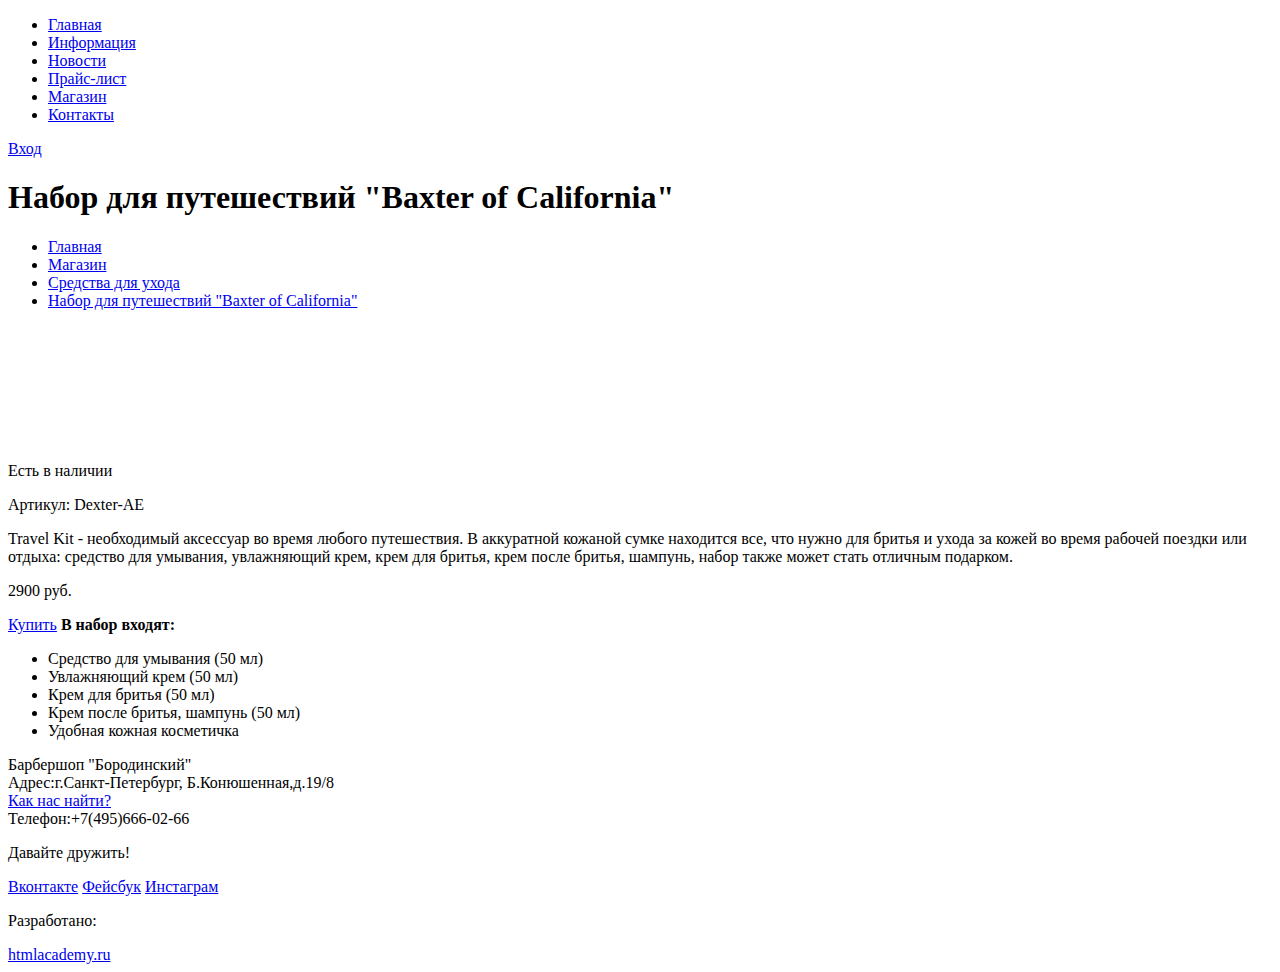
==== item.html @ f965e115 "Разметка страницы товара, прайс-листа и каталога" ====
<!DOCTYPE html>
<html lang="ru">
<head>
  <meta charset="UTF-8">
  <meta name="viewport" content="width=device-width, initial-scale=1.0">
  <meta http-equiv="X-UA-Compatible" content="ie=edge">
  <link rel="stylesheet" href="/css/style.css">
  <title>Барбершоп</title>
</head>
<body>
  <header class="main-header">
    <div class="container">
      <nav class="main-nav">
        <ul>
          <li><a href="#">Главная</a></li>
          <li><a href="#">Информация</a></li>
          <li><a href="#">Новости</a></li>
          <li><a href="#">Прайс-лист</a></li>
          <li><a href="#">Магазин</a></li>
          <li><a href="#">Контакты</a></li>
        </ul>
      </nav>
      <div class="user-block">
        <a class="login" href="#">Вход</a>
      </div>
    </div>
  </header>
  <main class="container">
    <div class="content-header">
      <h1 class="content-header-title">Набор для путешествий "Baxter of California"</h1>
      <ul class="breadcrumb">
        <li><a href="#">Главная</a></li>
        <li><a href="#">Магазин</a></li>
        <li><a href="#">Средства для ухода</a></li>
        <li><a href="#">Набор для путешествий "Baxter of California"</a></li>
      </ul>
    </div>
    <div class="main-content">
      <div class="item-gallery">
        <figure class="big-picture">
          <img src="img/big-picture.png" alt="">
        </figure>
        <figure class="small-picture">
          <img src="img/small-picture1.png" alt="">
        </figure>
        <figure class="small-picture">
          <img src="img/small-picture2.png" alt="">
        </figure>
        <figure class="small-picture">
          <img src="img/small-picture3.png" alt="">
        </figure>
      </div>
      <div class="item-description">
        <p class="available">Есть в наличии</p>
        <p class="item-code">Артикул: Dexter-AE</p>
        <p class="item-description-text">Travel Kit - необходимый аксессуар во время любого путешествия. В аккуратной кожаной сумке находится все, что нужно для бритья и ухода за кожей во время рабочей поездки или отдыха: средство для умывания, увлажняющий крем, крем для бритья, крем после бритья, шампунь, набор также может стать отличным подарком.</p>
        <p class="item-price">2900 руб.</p>
        <a class="btn" href="#">Купить</a>
        <b class="item-contains">В набор входят:</b>
        <ul class="item-contains-list">
          <li>Средство для умывания (50 мл)</li>
          <li>Увлажняющий крем (50 мл)</li>
          <li>Крем для бритья (50 мл)</li>
          <li>Крем после бритья, шампунь (50 мл)</li>
          <li>Удобная кожная косметичка</li>
        </ul>
      </div>
    </div>
  </main>
  <footer class="main-footer">
    <div class="container">
      <section class="footer-contacts">
        <p>
          Барбершоп "Бородинский"<br>
          Адрес:г.Санкт-Петербург, Б.Конюшенная,д.19/8<br>
          <a href="#">Как нас найти?</a><br>
          Телефон:+7(495)666-02-66
        </p>
      </section>
      <section class="footer-social">
        <p>Давайте дружить!</p>
        <a class="social-btn social-btn-vk" href="#">Вконтакте</a>
        <a class="social-btn social-btn-fb" href="#">Фейсбук</a>
        <a class="social-btn social-btn-inst" href="#">Инстаграм</a>
      </section>
      <section class="footer-copyright">
        <p>Разработано:</p>
        <a class="btn" href="#">htmlacademy.ru</a>
      </section>
    </div>
  </footer>
</body>
</html>
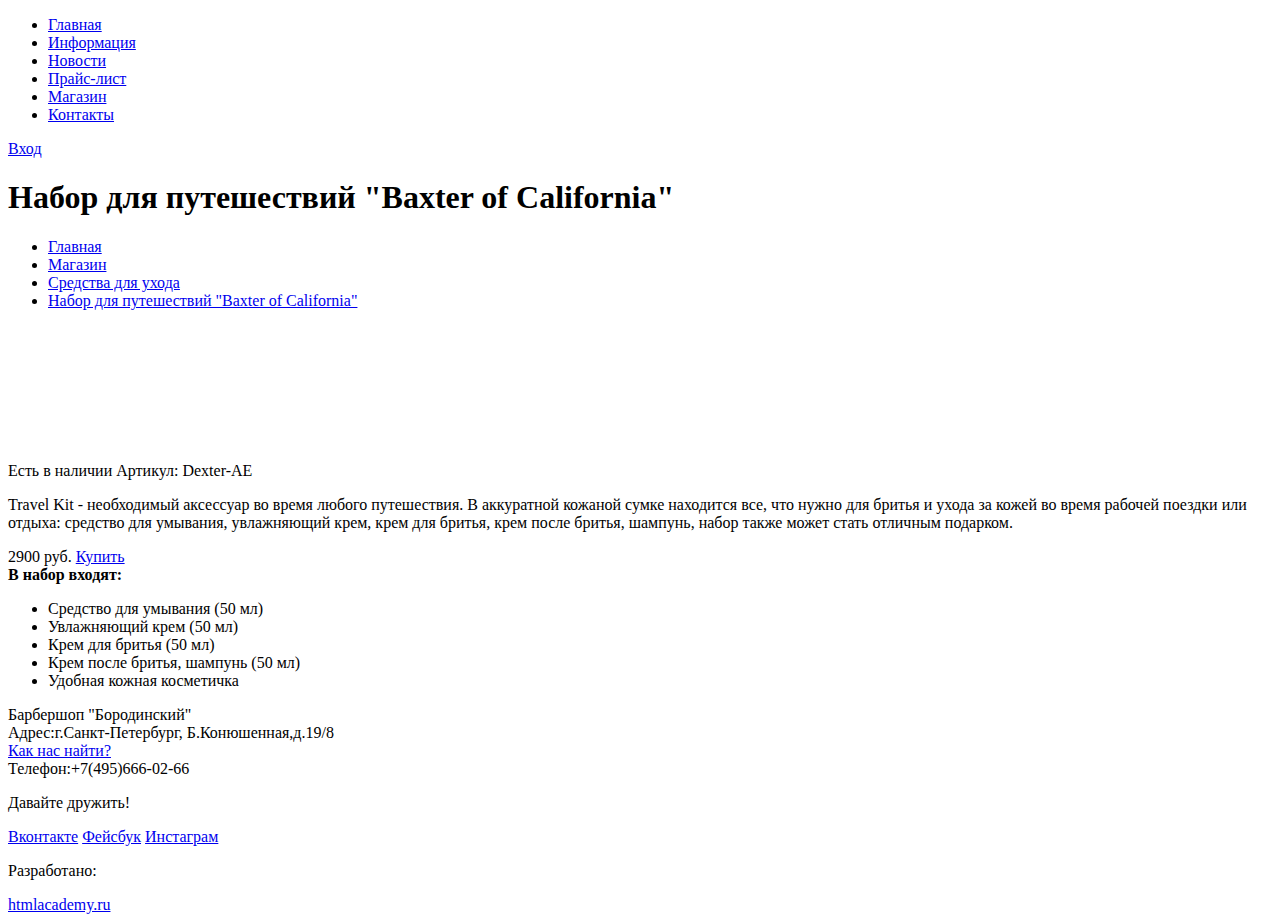
==== commit bca387ec: "Поправки в разметке на всех страницах" ====
--- a/item.html
+++ b/item.html
@@ -27,8 +27,8 @@
   </header>
   <main class="container">
     <div class="content-header">
-      <h1 class="content-header-title">Набор для путешествий "Baxter of California"</h1>
-      <ul class="breadcrumb">
+      <h1>Набор для путешествий "Baxter of California"</h1>
+      <ul class="breadcrumbs">
         <li><a href="#">Главная</a></li>
         <li><a href="#">Магазин</a></li>
         <li><a href="#">Средства для ухода</a></li>
@@ -36,7 +36,7 @@
       </ul>
     </div>
     <div class="main-content">
-      <div class="item-gallery">
+      <div class="main-content-left">
         <figure class="big-picture">
           <img src="img/big-picture.png" alt="">
         </figure>
@@ -50,20 +50,24 @@
           <img src="img/small-picture3.png" alt="">
         </figure>
       </div>
-      <div class="item-description">
-        <p class="available">Есть в наличии</p>
-        <p class="item-code">Артикул: Dexter-AE</p>
-        <p class="item-description-text">Travel Kit - необходимый аксессуар во время любого путешествия. В аккуратной кожаной сумке находится все, что нужно для бритья и ухода за кожей во время рабочей поездки или отдыха: средство для умывания, увлажняющий крем, крем для бритья, крем после бритья, шампунь, набор также может стать отличным подарком.</p>
-        <p class="item-price">2900 руб.</p>
-        <a class="btn" href="#">Купить</a>
-        <b class="item-contains">В набор входят:</b>
-        <ul class="item-contains-list">
-          <li>Средство для умывания (50 мл)</li>
-          <li>Увлажняющий крем (50 мл)</li>
-          <li>Крем для бритья (50 мл)</li>
-          <li>Крем после бритья, шампунь (50 мл)</li>
-          <li>Удобная кожная косметичка</li>
-        </ul>
+      <div class="main-content-right">
+        <span class="available">Есть в наличии</span>
+        <span class="item-code">Артикул: Dexter-AE</span>
+        <p class="item-description">Travel Kit - необходимый аксессуар во время любого путешествия. В аккуратной кожаной сумке находится все, что нужно для бритья и ухода за кожей во время рабочей поездки или отдыха: средство для умывания, увлажняющий крем, крем для бритья, крем после бритья, шампунь, набор также может стать отличным подарком.</p>
+        <div class="price">
+          <span class="price-text">2900 руб.</span>
+          <a class="btn" href="#">Купить</a>
+        </div>
+        <div class="item-contains">
+          <b>В набор входят:</b>
+          <ul class="item-contains-list">
+            <li>Средство для умывания (50 мл)</li>
+            <li>Увлажняющий крем (50 мл)</li>
+            <li>Крем для бритья (50 мл)</li>
+            <li>Крем после бритья, шампунь (50 мл)</li>
+            <li>Удобная кожная косметичка</li>
+          </ul>
+        </div>
       </div>
     </div>
   </main>
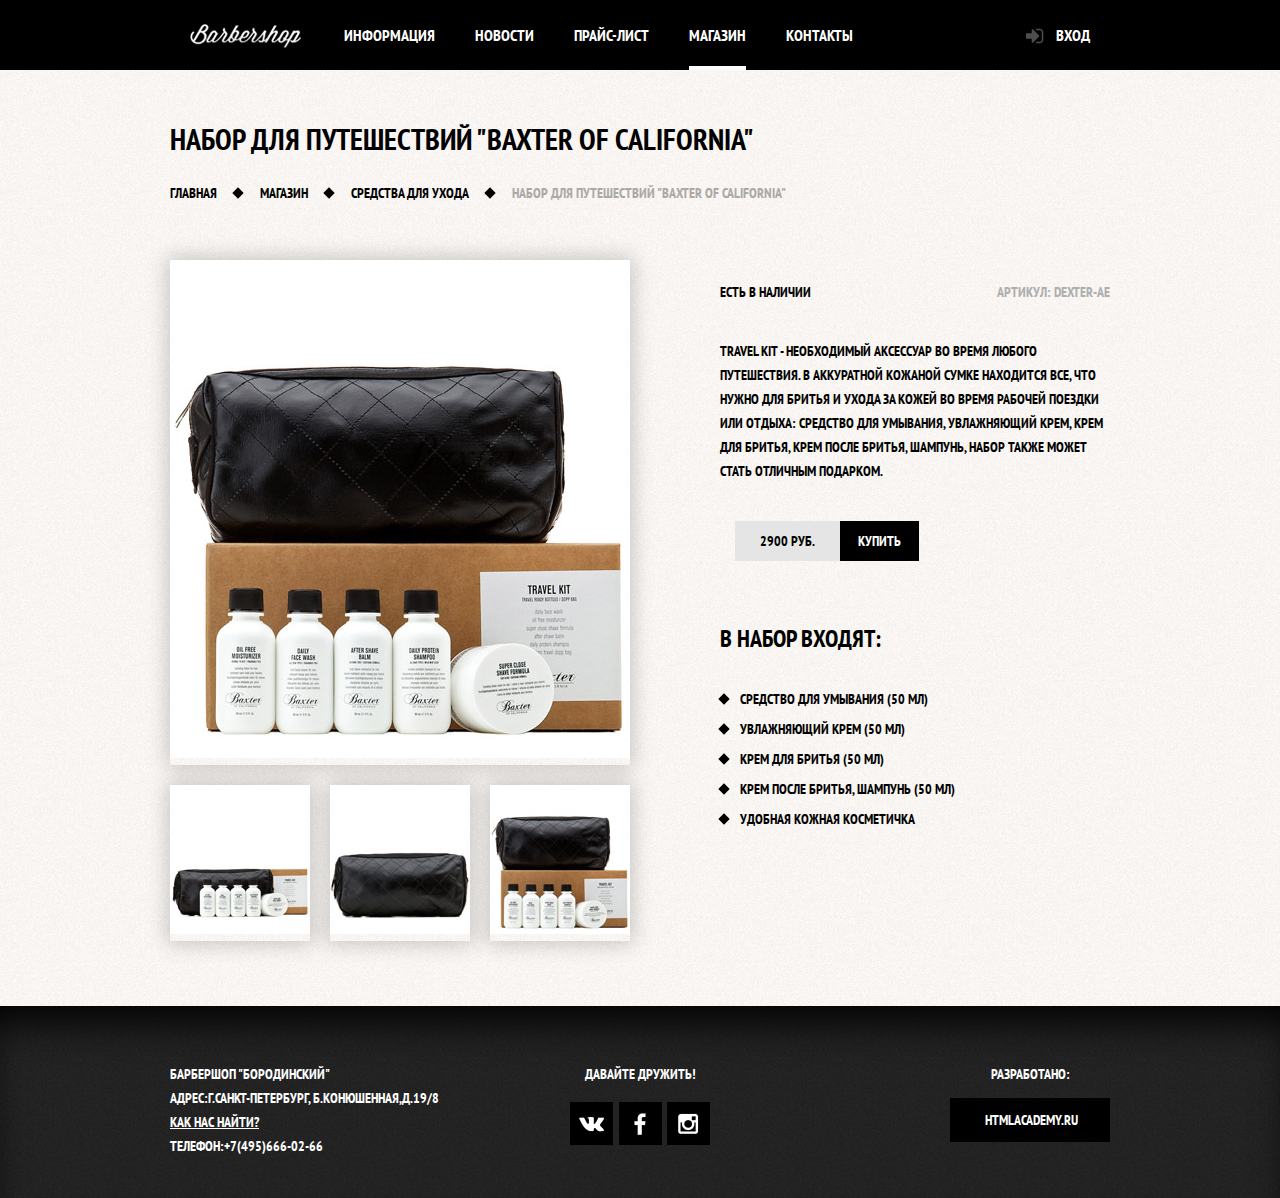
==== commit d1952dc3: "Закончил верстку страницы отдельного товара" ====
--- a/item.html
+++ b/item.html
@@ -4,19 +4,23 @@
   <meta charset="UTF-8">
   <meta name="viewport" content="width=device-width, initial-scale=1.0">
   <meta http-equiv="X-UA-Compatible" content="ie=edge">
-  <link rel="stylesheet" href="/css/style.css">
+  <link href="https://fonts.googleapis.com/css?family=PT+Sans+Narrow:400,700&amp;subset=cyrillic" rel="stylesheet">
+  <link rel="stylesheet" href="css/normalize.css">
+  <link rel="stylesheet" href="css/style.css">
   <title>Барбершоп</title>
 </head>
-<body>
+<body class="inner-page">
   <header class="main-header">
     <div class="container">
       <nav class="main-nav">
+        <a class="inner-logo" href="index.html">
+          <img src="img/inner-logo.png" width="111" height="24" alt="">
+        </a>
         <ul>
-          <li><a href="#">Главная</a></li>
           <li><a href="#">Информация</a></li>
           <li><a href="#">Новости</a></li>
-          <li><a href="#">Прайс-лист</a></li>
-          <li><a href="#">Магазин</a></li>
+          <li><a href="price.html">Прайс-лист</a></li>
+          <li class="active"><a href="shop.html">Магазин</a></li>
           <li><a href="#">Контакты</a></li>
         </ul>
       </nav>
@@ -26,41 +30,42 @@
     </div>
   </header>
   <main class="container">
-    <div class="content-header">
+    <div class="inner-page-title">
       <h1>Набор для путешествий "Baxter of California"</h1>
       <ul class="breadcrumbs">
         <li><a href="#">Главная</a></li>
         <li><a href="#">Магазин</a></li>
         <li><a href="#">Средства для ухода</a></li>
-        <li><a href="#">Набор для путешествий "Baxter of California"</a></li>
+        <li class="current">Набор для путешествий "Baxter of California"</li>
       </ul>
     </div>
-    <div class="main-content">
-      <div class="main-content-left">
+    <div class="flex-wrapper">
+      <div class="item-left">
         <figure class="big-picture">
-          <img src="img/big-picture.png" alt="">
+          <img src="img/items/item1/big_picture.jpg" width="460" height="498" alt="">
         </figure>
-        <figure class="small-picture">
-          <img src="img/small-picture1.png" alt="">
-        </figure>
-        <figure class="small-picture">
-          <img src="img/small-picture2.png" alt="">
-        </figure>
-        <figure class="small-picture">
-          <img src="img/small-picture3.png" alt="">
-        </figure>
+        <div class="small-pictures-row flex-wrapper">
+          <figure class="small-picture">
+            <img src="img/items/item1/small_picture1.jpg" width="140" height="149" alt="">
+          </figure>
+          <figure class="small-picture">
+            <img src="img/items/item1/small_picture2.jpg" width="140" height="149" alt="">
+          </figure>
+          <figure class="small-picture">
+            <img src="img/items/item1/small_picture3.jpg" width="140" height="149" alt="">
+          </figure>
+        </div>
       </div>
-      <div class="main-content-right">
+      <div class="item-right">
         <span class="available">Есть в наличии</span>
         <span class="item-code">Артикул: Dexter-AE</span>
         <p class="item-description">Travel Kit - необходимый аксессуар во время любого путешествия. В аккуратной кожаной сумке находится все, что нужно для бритья и ухода за кожей во время рабочей поездки или отдыха: средство для умывания, увлажняющий крем, крем для бритья, крем после бритья, шампунь, набор также может стать отличным подарком.</p>
-        <div class="price">
-          <span class="price-text">2900 руб.</span>
-          <a class="btn" href="#">Купить</a>
+        <div class="item-price">
+          <span class="price-text">2900 руб.</span><a class="btn" href="#">Купить</a>
         </div>
         <div class="item-contains">
           <b>В набор входят:</b>
-          <ul class="item-contains-list">
+          <ul class="custom-list-1">
             <li>Средство для умывания (50 мл)</li>
             <li>Увлажняющий крем (50 мл)</li>
             <li>Крем для бритья (50 мл)</li>
@@ -74,7 +79,7 @@
   <footer class="main-footer">
     <div class="container">
       <section class="footer-contacts">
-        <p>
+        <p class="footer-address">
           Барбершоп "Бородинский"<br>
           Адрес:г.Санкт-Петербург, Б.Конюшенная,д.19/8<br>
           <a href="#">Как нас найти?</a><br>
@@ -83,12 +88,14 @@
       </section>
       <section class="footer-social">
         <p>Давайте дружить!</p>
-        <a class="social-btn social-btn-vk" href="#">Вконтакте</a>
-        <a class="social-btn social-btn-fb" href="#">Фейсбук</a>
-        <a class="social-btn social-btn-inst" href="#">Инстаграм</a>
+        <div class="social-buttons">
+          <a class="social-btn social-btn-vk" href="#">Вконтакте</a>
+          <a class="social-btn social-btn-fb" href="#">Фейсбук</a>
+          <a class="social-btn social-btn-inst" href="#">Инстаграм</a>
+        </div>
       </section>
       <section class="footer-copyright">
-        <p>Разработано:</p>
+        <p class="by">Разработано:</p>
         <a class="btn" href="#">htmlacademy.ru</a>
       </section>
     </div>
--- a/css/style.css
+++ b/css/style.css
@@ -0,0 +1,1037 @@
+*, *::before, *::after {
+	box-sizing: inherit;
+}
+
+.clearfix::after {
+	display: table;
+	content: "";
+	clear: both;
+}
+
+html {
+	box-sizing: border-box;
+  background: grey;
+}
+
+body {
+	min-width: 960px;
+
+	background: #242424 url(../img/background.jpg) no-repeat;
+	background-position: center top 50px;
+
+	font-family: 'PT Sans Narrow', sans-serif;
+	font-size: 14px;
+	line-height: 24px;
+	font-weight: 700;
+	text-transform: uppercase;
+	color: #ffffff;
+}
+
+.inner-page {
+	background: #f8f5f2 url(../img/texture1.png);
+	color: #000000;
+}
+
+.main-header {
+  background: #000000;
+	color: #ffffff;
+  margin-bottom: 57px;
+}
+
+.container {
+  width: 960px;
+  margin: 0 auto;
+  padding-left: 10px;
+  padding-right: 10px;
+}
+
+.main-header .container {
+	display: flex;
+	justify-content: space-between;
+}
+
+.main-nav .inner-logo {
+	display: inline-block;
+	vertical-align: top;
+	padding: 19px 20px;
+}
+
+
+.inner-logo img {
+	position: relative;
+	top: 5px;
+	width: 111px;
+	height: 24px;
+}
+
+.main-nav {
+  width: 740px;
+}
+
+.main-nav ul {
+	margin: 0;
+	padding: 0;
+	font-size: 0;
+	display: inline-block;
+	vertical-align: top;
+}
+
+.main-nav li {
+  display: inline-block;
+	vertical-align: top;
+
+	font-size: 16px;
+	line-height: 20px;
+}
+
+.main-nav li:hover {
+	background: #242424;
+}
+
+.main-nav ul a {
+	display: block;
+	padding: 25px 20px;
+
+	color: inherit;
+	text-decoration: none;
+}
+
+.main-nav .active {
+	position: relative;
+}
+
+.main-nav .active::after {
+	content:"";
+	position: absolute;
+	bottom: 0;
+	left: 20px;
+	right: 20px;
+	height: 4px;
+	background: #ffffff;
+}
+
+.main-nav .active:hover {
+	background: none;
+}
+
+.user-block {
+  max-width: 140px;
+}
+
+.user-block a {
+	position: relative;
+	display: inline-block;
+	vertical-align: top;
+	padding: 25px 20px;
+	padding-left: 50px;
+
+	font-size: 16px;
+	line-height: 20px;
+	color: inherit;
+	text-decoration: none;
+
+	background-position: top 27px;
+}
+
+.user-block a::before {
+	position: absolute;
+	left: 20px;
+	top: 28px;
+	content: "";
+
+	width: 18px;
+	height: 16px;
+
+	background: url(../img/.icon-login.png);
+	opacity: 0.3;
+}
+
+.user-block a:hover {
+	background: #242424;
+}
+
+.user-block a:hover::before {
+	opacity: 1;
+}
+
+.index-logo {
+	width: 368px;
+  height: 204px;
+	margin: 0 auto;
+  margin-bottom: 24px;
+}
+
+.index-logo img {
+  width: 368px;
+  height: 204px;
+}
+
+.features {
+  margin-bottom: 80px;
+	display: flex;
+	justify-content: space-between;
+
+	text-align: center;
+}
+
+.features-title {
+	position: relative;
+	display: inline-block;
+	font-size: 30px;
+	padding: 0;
+	margin: 0;
+	padding-bottom: 50px;
+	margin-bottom: 35px;
+}
+
+.features-title::after {
+	position: absolute;
+	content: "";
+	width: 20px;
+	height: 20px;
+	bottom: 0;
+	left: 50%;
+	margin-left: -10px;
+
+	background: #ffffff;
+	transform: rotate(45deg);
+}
+
+.features-item {
+  width: 300px;
+	padding: 0 13px;
+}
+
+.features-text {
+	margin: 0;
+	padding: 0;
+}
+
+.main-content {
+  padding-left: 80px;
+  padding-right: 60px;
+  padding-top: 50px;
+  padding-bottom: 55px;
+  background: white;
+  margin-bottom: 35px;
+	display: flex;
+	justify-content: space-between;
+
+	color: #000000;
+	background: url(../img/vertical_line.png) no-repeat center, url(../img/texture1.png);
+}
+
+.main-content-left {
+  width: 380px;
+}
+
+.main-content-title {
+	padding: 0;
+	margin: 0;
+	margin-bottom: 30px;
+
+	font-size: 30px;
+}
+
+.news-preview {
+	padding: 0;
+	margin: 0;
+	list-style: none;
+}
+
+.news-preview p {
+	padding: 0;
+	margin: 0;
+	padding-right: 80px;
+}
+
+.news-item {
+	margin-bottom: 30px;
+}
+
+.news-item time {
+	font-weight: 400;
+	text-transform: none;
+}
+
+.btn {
+	display: inline-block;
+  padding: 10px 35px;
+
+	background: #000000;
+	color: #ffffff;
+	border: none;
+	cursor: pointer;
+
+	font: inherit;
+	text-transform: inherit;
+	text-decoration: none;
+}
+
+.btn:hover {
+	background: #663d15;
+}
+
+
+.main-content-right {
+	position: relative;
+  width: 300px;
+}
+
+.gallery-content {
+	margin: 40px 0;
+}
+
+.gallery-content img {
+	padding: 0;
+	width: 286px;
+	height: 164px;
+
+	border: 7px solid #ffffff;
+}
+
+.main-content-right button {
+	position: absolute;
+	bottom: 0;
+	width: 140px;
+}
+
+.btn-left {
+	left: 0;
+	margin-right: 20px;
+}
+
+.btn-right {
+	right: 0;
+}
+
+.address-top {
+	padding: 0;
+	margin: 0;
+	margin-bottom: 30px;
+}
+
+.address-bottom {
+	padding: 0;
+	margin: 0;
+	margin-bottom: 48px;
+}
+
+.roadmap {
+	margin-right: 20px;
+}
+
+.booking-text {
+	padding: 0;
+	margin: 0;
+	margin-bottom: 30px;
+}
+
+.appointment-form fieldset {
+	margin: 0;
+	padding: 0;
+	font-size: 0;
+	border: none;
+}
+
+.appointment-form input {
+	display: inline-block;
+	vertical-align: top;
+	width: 140px;
+	padding: 10px;
+	padding-left: 15px;
+	margin: 0;
+	margin-right: 20px;
+	margin-bottom: 20px;
+
+	border: 2px solid #000000;
+
+  font-weight: 400;
+	font-size: 14px;
+	line-height: 20px;
+	text-transform: uppercase;
+}
+
+.appointment-form input:nth-child(2n) {
+	margin-right: 0;
+}
+
+.appointment-form button {
+	display: inline-block;
+	width: 100%;
+}
+
+
+/**********************/
+/* Inner pages styles */
+/**********************/
+
+/* Prices */
+
+.inner-page-title {
+	margin-top: 55px;
+	margin-bottom: 55px;
+}
+
+.inner-page-title h1 {
+	font-size: 30px;
+	margin-bottom: 30px;
+}
+
+.breadcrumbs {
+	margin: 0;
+	padding: 0;
+
+	list-style: none;
+}
+
+.breadcrumbs li {
+	position: relative;
+	display: inline;
+	padding-right: 40px;
+}
+
+.breadcrumbs a {
+	text-decoration: none;
+	color: #000000;
+}
+
+.breadcrumbs li::after {
+	position: absolute;
+	content: "";
+	width: 8px;
+	height: 8px;
+
+	right: 15px;
+	top: 5px;
+
+	background: #000000;
+
+	transform: rotate(45deg);
+}
+
+.breadcrumbs .current::after {
+	display: none;
+}
+
+.breadcrumbs .current {
+	color: #aba9a7;
+}
+
+.inner-content {
+	margin-top: 50px;
+	margin-bottom: 80px;
+}
+
+.inner-content h2 {
+	margin-top: 60px;
+	margin-bottom: 30px;
+}
+
+.inner-content p {
+	margin-bottom: 14px 0;
+}
+
+.inner-content table {
+	border-collapse: collapse;
+}
+
+.inner-content table td {
+	border: 2px solid #000000;
+	padding: 10px 17px;
+}
+
+.custom-list-1 {
+	margin: 0;
+	padding: 0;
+
+	list-style: none;
+}
+
+.custom-list-1 li {
+	position: relative;
+	padding: 0;
+	margin: 0;
+	margin-bottom: 14px;
+	padding-left: 20px;
+}
+
+.custom-list-1 li::before {
+	position: absolute;
+	content: "";
+
+	width: 8px;
+	height: 8px;
+
+	top: 8px;
+	left: 0;
+
+	background: #000000;
+	transform: rotate(45deg);
+}
+
+.big-slogan {
+	position: relative;
+	margin: 0 auto;
+	margin-bottom: 60px;
+
+	text-align: center;
+}
+
+.big-slogan h1 {
+	position: relative;
+	display: inline-block;
+  padding: 0 25px;
+	margin: 0;
+	z-index: 2;
+
+	font-size: 48px;
+	line-height: 48px;
+
+	background: #f8f5f2 url(../img/texture1.png);
+}
+
+.big-slogan::after {
+  position: absolute;
+	content: "";
+	height: 2px;
+	top: 50%;
+	left: 0;
+	background: #000000;
+	width: 100%;
+	z-index: 1;
+}
+
+.price-table {
+	width: 100%;
+}
+
+.price-table td:last-child {
+	text-align: center;
+}
+
+.inner-content .left-column {
+	width: 460px;
+	float: left;
+}
+
+.inner-content .right-column {
+	width: 460px;
+	float: right;
+}
+
+.inner-content *:first-child {
+	margin-top: 0;
+}
+
+.inner-content *:last-child {
+	margin-bottom: 0;
+}
+
+.short-text {
+	padding-right: 80px;
+}
+
+/* Shop */
+
+.flex-wrapper {
+	display: flex;
+}
+
+.shop-left {
+	width: 220px;
+}
+
+.shop-left {
+	margin-right: 20px;
+}
+
+.shop-left legend {
+	font-size: 24px;
+	margin-bottom: 30px;
+}
+
+.shop-left fieldset {
+	border: none;
+	padding: 0;
+	margin: 0;
+	margin-bottom: 25px;
+}
+
+.filter-brands ul, .filter-types ul {
+	padding: 0;
+	margin: 0;
+	list-style: none;
+}
+
+.filter-brands ul li {
+	position: relative;
+
+	margin-bottom: 18px;
+	padding-left: 43px;
+}
+
+.filter-brands label {
+	cursor: pointer;
+}
+
+.filter-brands input[type=checkbox] + .checkbox-indicator {
+	position: absolute;
+	left: 0;
+	top: 3px;
+	content: "";
+	width: 18px;
+	height: 18px;
+
+	border: 2px solid #000000;
+}
+
+.filter-brands input[type=checkbox]:checked + .checkbox-indicator {
+	background: url(../img/checkbox.png) no-repeat center;
+}
+
+.filter-brands input[type=checkbox]{
+	display: none;
+}
+
+.filter-types fieldset {
+	padding: 0;
+	margin: 0;
+	margin-bottom: 25px;
+}
+
+.filter-types li {
+	position: relative;
+	margin-bottom: 18px;
+	padding-left: 43px;
+}
+
+.filter-types input[type=radio] + .radio-indicator {
+	position: absolute;
+	left: 0;
+	top: 3px;
+	content: "";
+	width: 18px;
+	height: 18px;
+
+	border: 2px solid #000000;
+	border-radius: 50%;
+}
+
+.filter-types input[type=radio]:checked + .radio-indicator::before {
+	position: absolute;
+	left: 3px;
+	top: 3px;
+	content: "";
+	width: 8px;
+	height: 8px;
+	border-radius: 50%;
+
+	background-color: #000000;
+}
+
+
+.filter-types input[type=radio] {
+	display: none;
+}
+
+.filter-types label {
+	display: inline-block;
+	vertical-align: top;
+}
+
+.shop-filter .btn {
+	display: inline-block;
+	margin: 0;
+}
+
+
+.shop-right {
+	width: 700px;
+}
+
+.items-list {
+	display: flex;
+	flex-wrap: wrap;
+}
+
+.items-list-item {
+	width: 220px;
+	height: 286px;
+
+	margin-right: 20px;
+	margin-bottom: 20px;
+
+	background: #ffffff;
+	box-shadow: 0 0 20px 3px rgba(0,0,0,0.2);
+}
+
+.items-list-item:nth-child(3n) {
+	margin-right: 0;
+}
+
+.items-list-item img {
+	width: 220px;
+	height: 165px;
+}
+
+.item-name {
+	margin: 10px 15px;
+	margin-top: 6px;
+	margin-bottom: 8px;
+}
+
+.item-name a {
+	color: #000000;
+	text-decoration: none;
+}
+
+.item-name span {
+	display: block;
+}
+
+.item-name .item-name-type {
+	text-transform: none;
+}
+
+.item-price {
+	margin: 0 15px;
+}
+
+.item-price span {
+	padding: 11px 25px;
+
+	background: #e5e5e5;
+	font-size: 14px;
+	line-height: 20px;
+}
+
+.item-price .btn {
+	margin: 0;
+	padding: 10px 18px;
+
+	font-size: 14px;
+	line-height: 20px;
+}
+
+.pagination {
+	margin-top: 45px;
+}
+
+.pagination-item {
+	width: 43px;
+	height: 43px;
+	padding: 10px 18px;
+	margin-right: 7px;
+
+  font: inherit;
+	border: none;
+	background: #000000;
+	color: #ffffff;
+
+	cursor: pointer;
+}
+
+.current-page {
+	background: #ffffff;
+	color: #000000;
+}
+
+
+/* Item page */
+
+.item-left {
+	width: 460px;
+	margin-right: 90px;
+}
+
+.item-right {
+	width: 390px;
+}
+
+.big-picture, .small-picture {
+	margin: 0;
+	padding: 0;
+
+	box-shadow: 0 0 20px 3px rgba(0,0,0,0.2);
+}
+
+.big-picture img {
+	width: 460px;
+	height: 498px;
+}
+
+.small-picture img {
+	width: 140px;
+	height: 149px;
+}
+
+.small-pictures-row {
+	margin-top: 20px;
+}
+
+.small-picture {
+	margin-right: 20px;
+}
+
+.small-picture:nth-child(3n) {
+	margin-right: 0;
+}
+
+.available {
+	float: left;
+	margin-top: 20px;
+	margin-bottom: 35px;
+}
+
+.item-code {
+	float: right;
+	margin-top: 20px;
+	margin-bottom: 35px;
+	color: #aeaeae;
+}
+
+.item-description {
+	clear: both;
+}
+
+.item-right .item-price {
+	margin-top: 38px;
+	margin-bottom: 63px;
+}
+
+.item-contains b {
+	display: block;
+	font-size: 24px;
+	line-height: 30px;
+	margin-bottom: 33px;
+}
+
+.item-right ul li {
+	margin-bottom: 6px;
+}
+
+/* Footer */
+
+.main-footer {
+  margin-top: 65px;
+	padding-top: 56px;
+	padding-bottom: 40px;
+  background: #212121 url(../img/texture2.png);
+	color: #ffffff;
+}
+
+.inner-page .main-footer {
+	box-shadow: inset 0px 30px 40px -15px #000;
+}
+
+.main-footer a {
+	color: inherit;
+}
+
+.footer-address {
+	margin: 0;
+}
+
+.main-footer .container {
+	display: flex;
+}
+
+.footer-contacts {
+  width: 380px;
+  margin-right: 20px;
+}
+
+.footer-social {
+  width: 140px;
+}
+
+.footer-social p {
+	margin: 0;
+	padding: 0;
+	text-align: center;
+}
+
+.social-buttons {
+	margin-top: 16px;
+	display: flex;
+	justify-content: space-between;
+}
+
+.social-buttons a {
+	width: 43px;
+	height: 43px;
+	font-size: 0;
+}
+
+.social-buttons .social-btn-vk {
+	background: #000000 url(../img/vk.png) no-repeat center;
+}
+
+.social-buttons .social-btn-fb {
+	background: #000000 url(../img/fb.png) no-repeat center;
+}
+
+.social-buttons .social-btn-inst {
+	background: #000000 url(../img/inst.png) no-repeat center;
+}
+
+.footer-copyright {
+	margin-left: auto;
+  max-width: 160px;
+}
+
+.footer-copyright .by {
+	margin: 0;
+	padding: 0;
+	text-align: center;
+}
+
+.footer-copyright a {
+	display: block;
+	text-align: center;
+	margin-top: 12px;
+}
+
+
+/* Модальные окна */
+
+.modal-login {
+	display: none;
+	position: absolute;
+	top: 120px;
+	left: 50%;
+	margin-left: -230px;
+	padding: 55px 80px;
+
+	width: 460px;
+	height: 385px;
+
+	background: #f8f5f2 url(../img/texture1.png);
+	color: #000000;
+	box-shadow: 0 30px 50px rgba(0,0,0,0.7);
+}
+
+.modal-close {
+	position: absolute;
+	width: 23px;
+	height: 23px;
+	top: 5px;
+	right: -35px;
+	border: none;
+	background: url(../img/close.png);
+}
+
+.modal-login b {
+	font-size: 30px;
+	margin-bottom: 25px;
+}
+
+.modal-login p {
+	margin-bottom: 15px;
+}
+
+.login-form input[type=text]  {
+	width: 300px;
+	padding: 10px 0;
+	padding-left: 15px;
+	padding-right: 40px;
+	margin-bottom: 9px;
+
+	border: 2px solid #000000;
+	color: #000000;
+	background-image: url(../img/login.png);
+	background-position: 270px;
+	background-repeat: no-repeat;
+}
+
+.login-form input[type=password] {
+	width: 300px;
+	padding: 10px 0;
+	padding-left: 15px;
+	padding-right: 40px;
+
+	border: 2px solid #000000;
+	color: #000000;
+	background-image: url(../img/password.png);
+	background-position: 270px;
+	background-repeat: no-repeat;
+}
+
+.login-remember {
+	position: relative;
+	float: left;
+	padding-left: 32px;
+	margin: 15px 0;
+
+	cursor: pointer;
+}
+
+.login-remember input[type=checkbox] + .checkbox-indicator {
+	position: absolute;
+	left: 0;
+	top: 3px;
+	content: "";
+	width: 18px;
+	height: 18px;
+
+	border: 2px solid #000000;
+}
+
+.login-remember input[type=checkbox]:checked + .checkbox-indicator {
+	background: url(../img/checkbox.png) no-repeat center;
+}
+
+.login-remember input[type=checkbox] {
+	display: none;
+}
+
+.forgot-password {
+	float: right;
+	display: inline-block;
+	margin: 15px 0;
+
+	color: #000000;
+}
+
+.login-form button {
+	display: block;
+	width: 100%;
+	padding-top: 13px;
+	padding-bottom: 13px;
+
+
+  font: inherit;
+	text-transform: uppercase;
+	background: #000000;
+	color: #ffffff;
+	border: none;
+	cursor: pointer;
+}
+
+.modal-map {
+	display: none;
+	width: 780px;
+	height: 574px;
+
+	position: fixed;
+	top: 50%;
+	left: 50%;
+	margin-top: -287px;
+	margin-left: -390px;
+	background: url(../img/map.png);
+	border: 7px solid #ffffff;
+	z-index: 20;
+}
+
+.modal-overlay {
+	display: none;
+	position: fixed;
+	top: 0;
+	left: 0;
+	width: 100%;
+	height: 100%;
+	z-index: 10;
+
+	background: rgba(0,0,0,0.6);
+}
